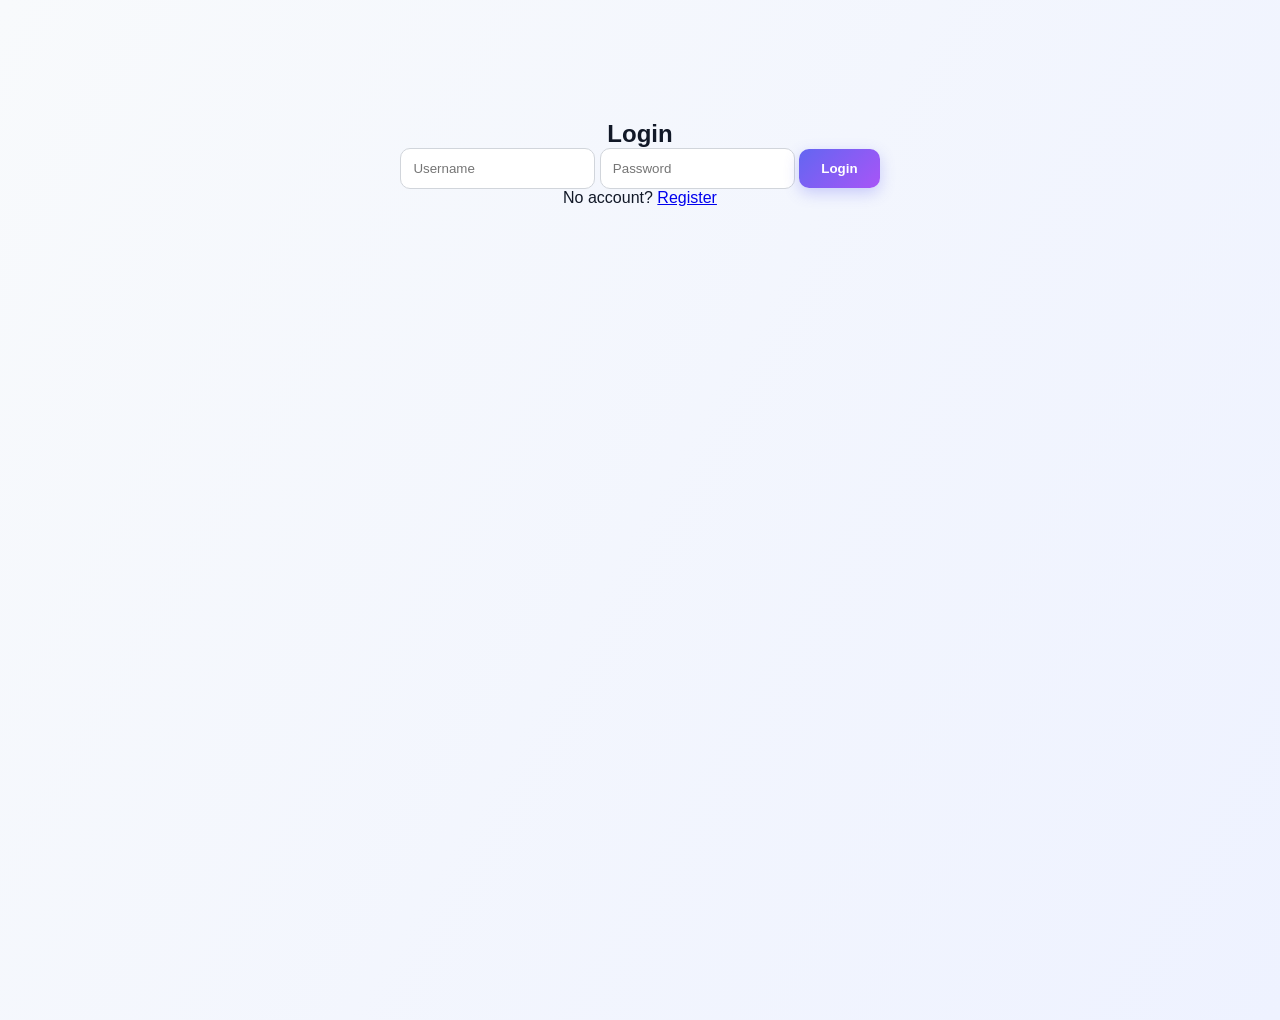
==== cheatsheet.html @ 9e29d137 "Major UI update + auth + quiz + topics" ====
<!DOCTYPE html>
<html>
<head>
<title>Cheatsheet</title>
<link rel="stylesheet" href="css/style.css">
</head>
<body>

<h2>C Cheatsheet</h2>
<ul>
<li>printf()</li>
<li>scanf()</li>
<li>malloc()</li>
<li>free()</li>
</ul>
<script src="js/back.js"></script>
<button class="back-btn" onclick="goBack()">← Back</button>
<script src="js/auth.js"></script>
<script>checkAuth();</script>
</body>
</html>
---- css/style.css ----
/* GOOGLE FONT LOOK */
*{
  margin:0;
  padding:0;
  box-sizing:border-box;
  font-family:'Poppins',sans-serif;
  scroll-behavior:smooth;
}

/* BODY */
body{
  min-height:100vh;
  background:linear-gradient(120deg,#f8fafc,#eef2ff);
  color:#111827;
  transition:0.4s;
}

/* DARK MODE */
body.dark{
  background:linear-gradient(120deg,#020617,#0f172a);
  color:#e5e7eb;
}

/* HEADER */
header{
  position:sticky;
  top:0;
  backdrop-filter: blur(12px);
  background:rgba(255,255,255,0.65);
  border-bottom:1px solid #e5e7eb;
  display:flex;
  justify-content:space-between;
  align-items:center;
  padding:18px 40px;
  z-index:100;
}

body.dark header{
  background:rgba(15,23,42,0.7);
  border-color:#1f2933;
}

header h1{
  font-size:24px;
  font-weight:700;
  letter-spacing:1px;
}

/* NAV */
nav{
  text-align:center;
  padding:15px;
}

nav a{
  position:relative;
  margin:0 15px;
  text-decoration:none;
  font-weight:600;
  color:#4b5563;
}

nav a::after{
  content:"";
  position:absolute;
  bottom:-5px;
  left:0;
  width:0%;
  height:2px;
  background:#6366f1;
  transition:0.3s;
}

nav a:hover::after{
  width:100%;
}

/* HERO */
.hero{
  text-align:center;
  padding:90px 20px;
}

.hero h2{
  font-size:42px;
  background:linear-gradient(135deg,#6366f1,#a855f7);
  -webkit-background-clip:text;
  color:transparent;
}

.hero p{
  margin-top:10px;
  opacity:0.8;
}

/* BUTTON */
button{
  border:none;
  padding:12px 22px;
  border-radius:10px;
  cursor:pointer;
  font-weight:600;
  background:linear-gradient(135deg,#6366f1,#a855f7);
  color:white;
  transition:0.3s;
  box-shadow:0 5px 15px rgba(99,102,241,0.3);
}

button:hover{
  transform:translateY(-2px) scale(1.05);
  box-shadow:0 10px 25px rgba(99,102,241,0.5);
}

/* INPUT */
input{
  padding:12px;
  border-radius:10px;
  border:1px solid #d1d5db;
  outline:none;
  transition:0.3s;
}

input:focus{
  border-color:#6366f1;
  box-shadow:0 0 0 3px rgba(99,102,241,0.2);
}

/* LOGIN CENTER */
.center{
  text-align:center;
  margin-top:120px;
}

/* CARDS */
.card{
  background:white;
  border-radius:16px;
  padding:25px;
  margin:25px;
  box-shadow:0 10px 30px rgba(0,0,0,0.08);
  transition:0.3s;
}

.card:hover{
  transform:translateY(-5px);
}

body.dark .card{
  background:#1f2937;
}

/* TOPICS */
.topicList{
  list-style:none;
  display:flex;
  flex-wrap:wrap;
  justify-content:center;
  gap:20px;
  margin-top:40px;
}

.topicList a{
  text-decoration:none;
  padding:14px 22px;
  border-radius:12px;
  background:white;
  box-shadow:0 5px 20px rgba(0,0,0,0.08);
  font-weight:600;
  transition:0.3s;
}

.topicList a:hover{
  background:#6366f1;
  color:white;
}

/* CODE BLOCK */
pre{
  background:#020617;
  color:#22c55e;
  padding:18px;
  border-radius:12px;
  overflow:auto;
  font-size:14px;
  box-shadow:inset 0 0 15px rgba(0,0,0,0.6);
}

/* ANIMATION */
.fade{
  animation:fadeIn 0.7s ease;
}

@keyframes fadeIn{
  from{opacity:0;transform:translateY(20px)}
  to{opacity:1;transform:translateY(0)}
}

/* SCROLLBAR */
::-webkit-scrollbar{
  width:8px;
}
::-webkit-scrollbar-thumb{
  background:#6366f1;
  border-radius:10px;
}

/* MOBILE */
@media(max-width:768px){
  header{
    flex-direction:column;
    gap:10px;
  }
  .hero h2{
    font-size:30px;
  }
}
/* LINK BUTTON STYLE */
.btn-link{
  text-decoration:none;
  display:inline-block;
}

/* BACK BUTTON */
.back-btn{
  position:fixed;
  bottom:20px;
  left:20px;
  background:linear-gradient(135deg,#334155,#1f2933);
  color:white;
  padding:10px 18px;
  border-radius:10px;
  border:none;
  cursor:pointer;
  font-weight:600;
  box-shadow:0 5px 15px rgba(0,0,0,0.3);
  transition:0.3s;
}

.back-btn:hover{
  transform:scale(1.05);
}
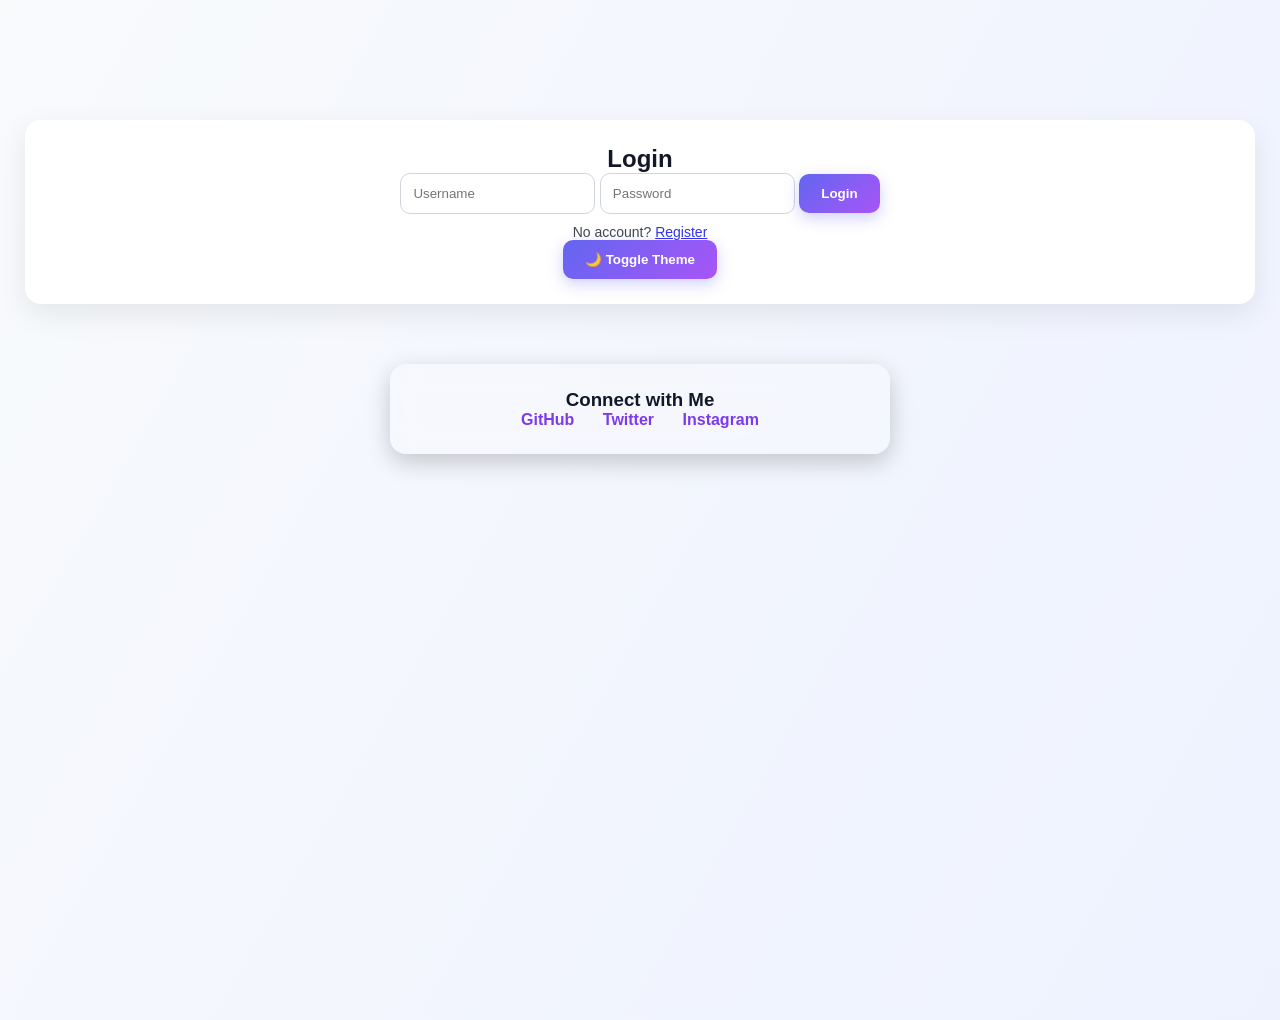
==== commit 1706bf43: "UI upgrade + auth + quiz + topics + cleanup" ====
--- a/cheatsheet.html
+++ b/cheatsheet.html
@@ -1,21 +1,74 @@
 <!DOCTYPE html>
-<html>
+<html lang="en">
 <head>
-<title>Cheatsheet</title>
+<meta charset="UTF-8">
+<title>C Cheatsheet</title>
 <link rel="stylesheet" href="css/style.css">
 </head>
+
 <body>
 
-<h2>C Cheatsheet</h2>
+<section class="topic-container fade">
+
+<h2>C Programming Cheatsheet</h2>
+
+<p>
+Quick reference for commonly used C functions and syntax.
+Use this page when you need fast recall while coding.
+</p>
+
+<h3>Input / Output</h3>
 <ul>
-<li>printf()</li>
-<li>scanf()</li>
-<li>malloc()</li>
-<li>free()</li>
+<li><code>printf()</code> – Print output</li>
+<li><code>scanf()</code> – Take input</li>
+<li><code>puts()</code> – Print string with newline</li>
+<li><code>gets()</code> – Read string</li>
 </ul>
+
+<h3>Memory Management</h3>
+<ul>
+<li><code>malloc()</code> – Allocate memory</li>
+<li><code>calloc()</code> – Allocate and initialize memory</li>
+<li><code>realloc()</code> – Resize memory block</li>
+<li><code>free()</code> – Release memory</li>
+</ul>
+
+<h3>Loops</h3>
+<ul>
+<li><code>for</code> – Fixed iteration</li>
+<li><code>while</code> – Condition loop</li>
+<li><code>do while</code> – Runs at least once</li>
+</ul>
+
+<h3>Strings</h3>
+<ul>
+<li><code>strlen()</code> – Length of string</li>
+<li><code>strcpy()</code> – Copy string</li>
+<li><code>strcmp()</code> – Compare strings</li>
+<li><code>strcat()</code> – Concatenate strings</li>
+</ul>
+
+</section>
+
+<!-- FOOTER -->
+<footer class="cred-card fade">
+<h3>Connect with Me</h3>
+<div class="links">
+<a href="https://github.com/SagnikAB" target="_blank">GitHub</a>
+<a href="https://x.com/29Sagnik" target="_blank">Twitter</a>
+<a href="https://www.instagram.com/s4g.n1k_/" target="_blank">Instagram</a>
+</div>
+</footer>
+
+<!-- BACK BUTTON -->
 <script src="js/back.js"></script>
 <button class="back-btn" onclick="goBack()">← Back</button>
+
+<!-- AUTH -->
 <script src="js/auth.js"></script>
-<script>checkAuth();</script>
+<script>
+checkAuth();
+</script>
+
 </body>
 </html>
--- a/css/style.css
+++ b/css/style.css
@@ -239,3 +239,91 @@
 .back-btn:hover{
   transform:scale(1.05);
 }
+/* TOPIC PAGE CONTAINER */
+.topic-container{
+  max-width:900px;
+  margin:40px auto;
+  padding:30px;
+}
+
+/* OUTPUT BOX */
+.output{
+  margin-top:15px;
+  background:#111827;
+  color:#e5e7eb;
+  padding:15px;
+  border-radius:10px;
+  font-weight:600;
+}
+
+body.dark .output{
+  background:#020617;
+}
+
+/* BUTTON WRAPPER */
+.btns{
+  margin-top:20px;
+}
+
+/* FOOTER CREDENTIAL CARD */
+.cred-card{
+  margin:60px auto;
+  max-width:500px;
+  text-align:center;
+  padding:25px;
+  border-radius:16px;
+  background:rgba(255,255,255,0.2);
+  backdrop-filter:blur(12px);
+  box-shadow:0 8px 25px rgba(0,0,0,0.2);
+}
+
+body.dark .cred-card{
+  background:rgba(31,41,55,0.7);
+}
+
+.links a{
+  text-decoration:none;
+  margin:0 12px;
+  font-weight:600;
+  color:#7c3aed;
+}
+
+.links a:hover{
+  color:#6366f1;
+}
+
+/* TOPIC GRID BUTTONS */
+.topicGrid{
+  display:flex;
+  flex-wrap:wrap;
+  gap:20px;
+  justify-content:center;
+  margin-top:30px;
+}
+
+.btn{
+  padding:14px 24px;
+  border-radius:12px;
+  background:linear-gradient(135deg,#6366f1,#a855f7);
+  color:white;
+  text-decoration:none;
+  font-weight:600;
+  transition:0.3s;
+}
+
+.btn:hover{
+  transform:scale(1.05);
+}
+
+/* SMALL TEXT */
+.small{
+  font-size:14px;
+  opacity:0.8;
+  margin-top:10px;
+}
+
+/* SUBTITLE */
+.subtitle{
+  opacity:0.8;
+  margin-bottom:25px;
+}
